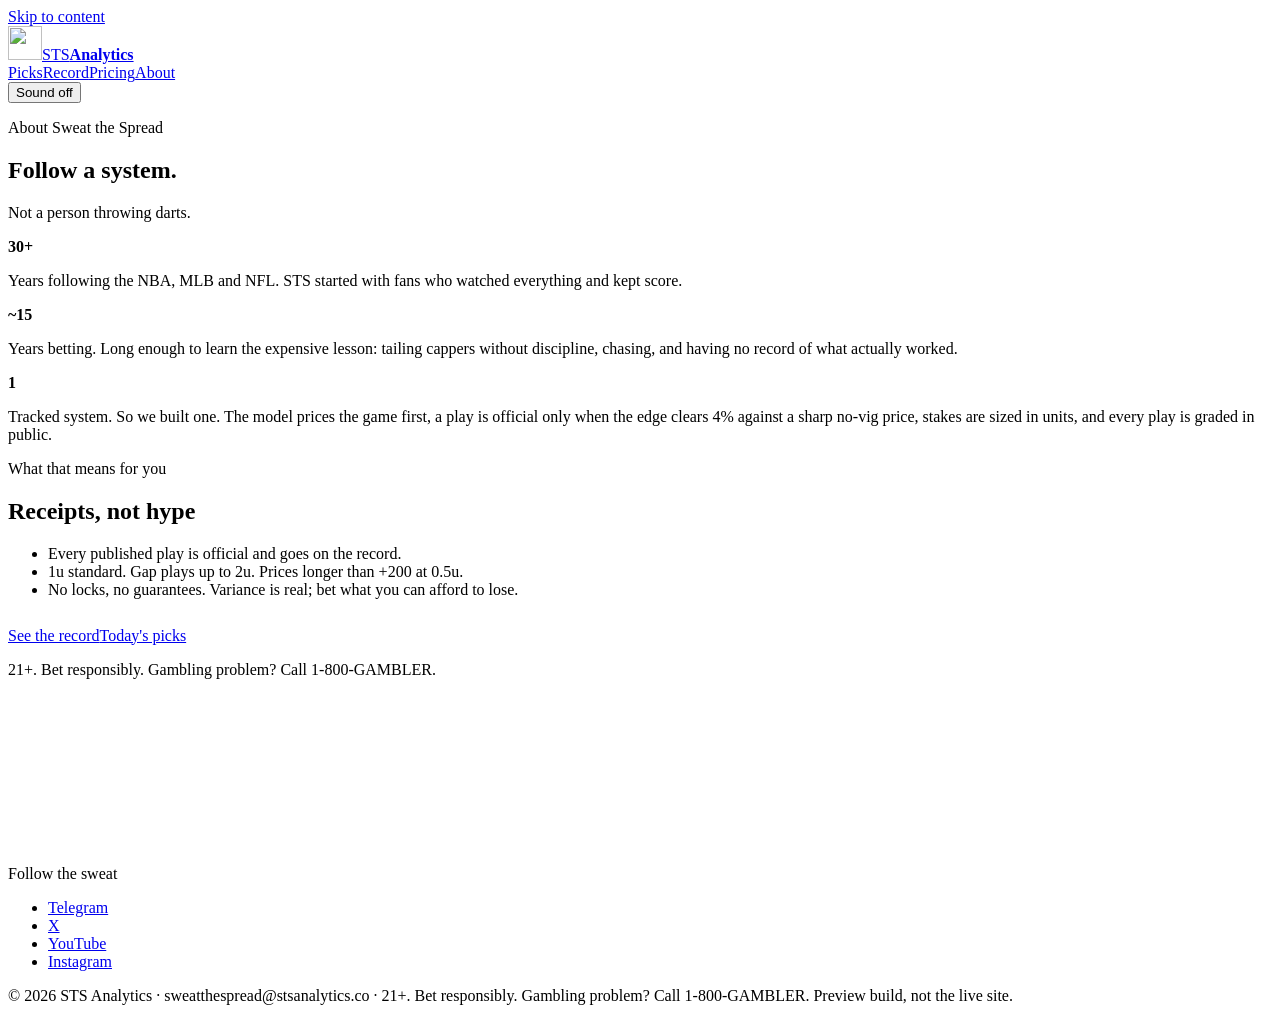
==== about/index.html @ 6039c0d6 "site update 2026-11-02_2040" ====
<!doctype html>
<html lang="en">
<head>
<meta charset="utf-8">
<meta name="viewport" content="width=device-width,initial-scale=1,viewport-fit=cover">
<title>About · STS Analytics</title>
<meta name="description" content="Follow a system, not a person throwing darts.">
<meta name="robots" content="noindex,nofollow">
<meta name="theme-color" content="#07080a">
<link rel="icon" href="/sts-site/assets/favicon.ico">

<link rel="stylesheet" href="/sts-site/style.css">
</head>
<body>
<a class="skip" href="#main">Skip to content</a>
<header class="nav">
  <a class="brand" href="/sts-site/"><img src="/sts-site/assets/sweat_the_spread_profile.webp" alt="" width="34" height="34"><span>STS<b>Analytics</b></span></a>
  <nav><a href="/sts-site/#picks" class="glitch" data-text="Picks">Picks</a><a href="/sts-site/#record" class="glitch" data-text="Record">Record</a><a href="/sts-site/pricing/" class="glitch" data-text="Pricing">Pricing</a><a href="/sts-site/about/" class="glitch" data-text="About">About</a></nav>
  <button id="sound" class="sound" aria-pressed="false" aria-label="Ambient sound off"><span class="bars"><i></i><i></i><i></i><i></i></span><span class="lbl">Sound off</span></button>
</header>

<main id="main">
<section class="phero"><p class="kicker scramble">About Sweat the Spread</p><h1 class="glitch big" data-text="Follow a system.">Follow a system.</h1>
<p class="lede">Not a person throwing darts.</p></section>
<section class="sect story">
 <div class="reveal"><b class="num">30+</b><p>Years following the NBA, MLB and NFL. STS started with fans who watched everything and kept score.</p></div>
 <div class="reveal"><b class="num">~15</b><p>Years betting. Long enough to learn the expensive lesson: tailing cappers without discipline, chasing, and having no record of what actually worked.</p></div>
 <div class="reveal"><b class="num">1</b><p>Tracked system. So we built one. The model prices the game first, a play is official only when the edge clears 4% against a sharp no-vig price, stakes are sized in units, and every play is graded in public.</p></div>
</section>
<section class="sect reveal">
 <p class="kicker">What that means for you</p><h2 class="glitch" data-text="Receipts, not hype">Receipts, not hype</h2>
 <ul class="rules"><li>Every published play is official and goes on the record.</li><li>1u standard. Gap plays up to 2u. Prices longer than +200 at 0.5u.</li><li>No locks, no guarantees. Variance is real; bet what you can afford to lose.</li></ul>
 <div class="ctas" style="margin-top:28px"><a class="btn glitch" data-text="See the record" href="/sts-site/#record">See the record</a><a class="btn ghost glitch" data-text="Today's picks" href="/sts-site/#picks">Today's picks</a></div>
 <p class="fine">21+. Bet responsibly. Gambling problem? Call 1-800-GAMBLER.</p>
</section></main>
<footer class="foot">
  <canvas id="particles" aria-hidden="true"></canvas>
  <p class="kicker">Follow the sweat</p>
  <ul class="socials">
    <li><a data-icon="telegram" href="/sts-site/#picks" id="tg-link">Telegram</a></li>
    <li><a data-icon="x" href="https://x.com/SweattheSpread" rel="noopener" target="_blank">X</a></li>
    <li><a data-icon="youtube" href="https://www.youtube.com/@sweatthespread" rel="noopener" target="_blank">YouTube</a></li>
    <li><a data-icon="instagram" href="https://instagram.com/sweatthespread" rel="noopener" target="_blank">Instagram</a></li>
  </ul>
  <p class="fine">© 2026 STS Analytics · sweatthespread@stsanalytics.co · 21+. Bet responsibly. Gambling problem? Call 1-800-GAMBLER. Preview build, not the live site.</p>
</footer>
<script src="/sts-site/vendor/gsap.min.js" defer></script>
<script src="/sts-site/vendor/ScrollTrigger.min.js" defer></script>
<script src="/sts-site/vendor/lenis.min.js" defer></script>
<script type="module" src="/sts-site/main.js"></script>
</body>
</html>
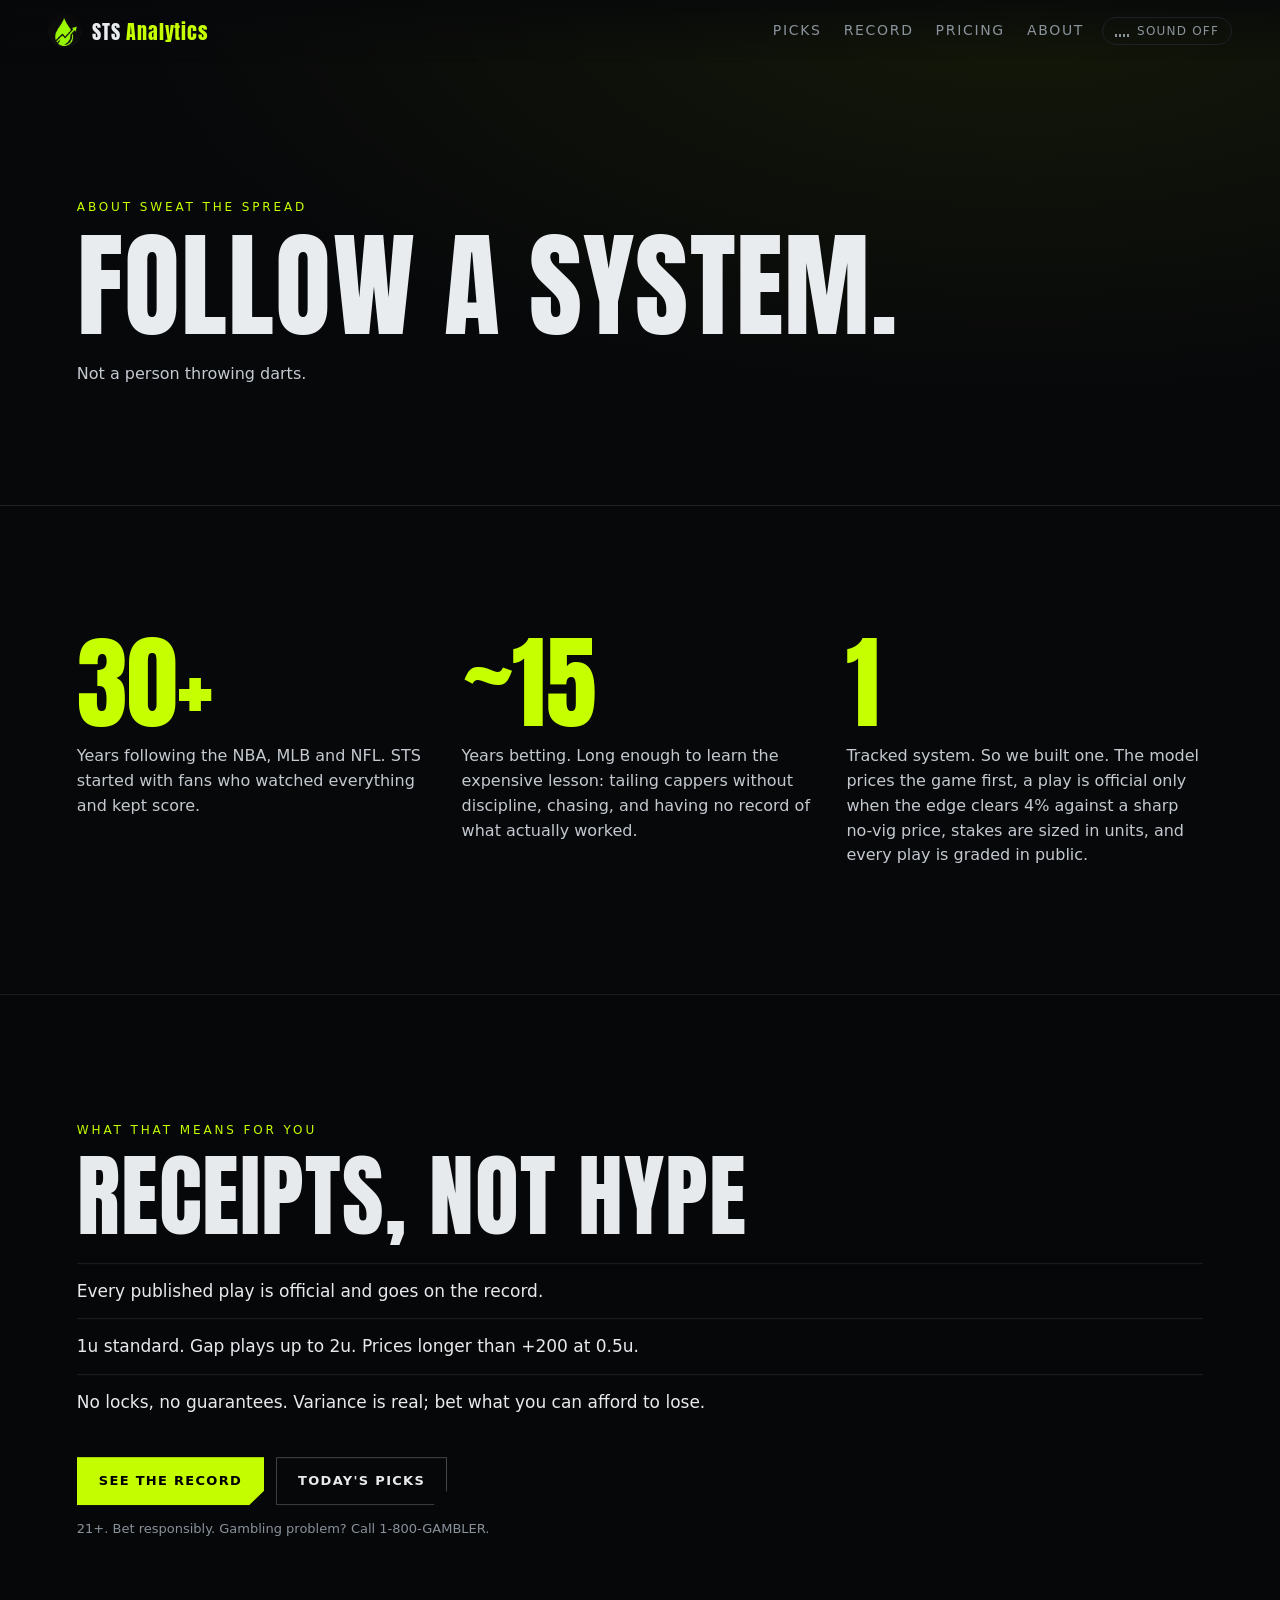
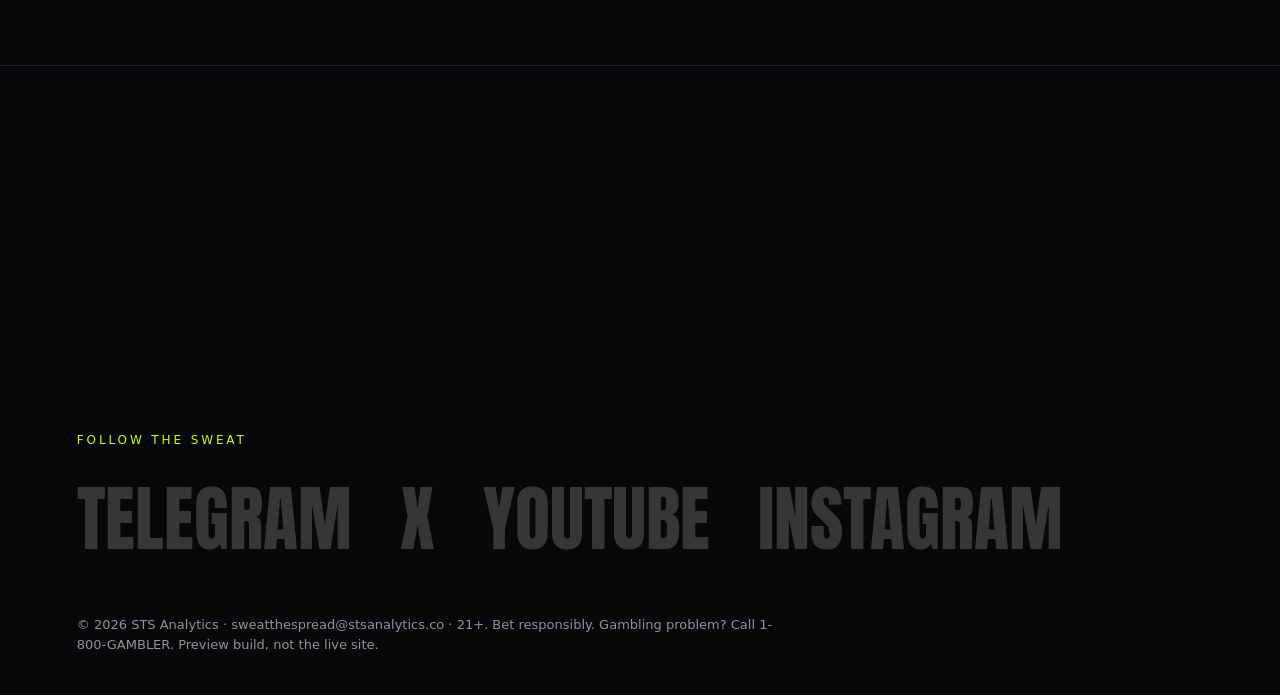
==== commit bbc8b094: "site update 2026-11-02_2058" ====
--- a/about/index.html
+++ b/about/index.html
@@ -7,15 +7,15 @@
 <meta name="description" content="Follow a system, not a person throwing darts.">
 <meta name="robots" content="noindex,nofollow">
 <meta name="theme-color" content="#07080a">
-<link rel="icon" href="/sts-site/assets/favicon.ico">
+<link rel="icon" href="/assets/favicon.ico">
 
-<link rel="stylesheet" href="/sts-site/style.css">
+<link rel="stylesheet" href="/style.css">
 </head>
 <body>
 <a class="skip" href="#main">Skip to content</a>
 <header class="nav">
-  <a class="brand" href="/sts-site/"><img src="/sts-site/assets/sweat_the_spread_profile.webp" alt="" width="34" height="34"><span>STS<b>Analytics</b></span></a>
-  <nav><a href="/sts-site/#picks" class="glitch" data-text="Picks">Picks</a><a href="/sts-site/#record" class="glitch" data-text="Record">Record</a><a href="/sts-site/pricing/" class="glitch" data-text="Pricing">Pricing</a><a href="/sts-site/about/" class="glitch" data-text="About">About</a></nav>
+  <a class="brand" href="/"><img src="/assets/sweat_the_spread_profile.webp" alt="" width="34" height="34"><span>STS<b>Analytics</b></span></a>
+  <nav><a href="/#picks" class="glitch" data-text="Picks">Picks</a><a href="/#record" class="glitch" data-text="Record">Record</a><a href="/pricing/" class="glitch" data-text="Pricing">Pricing</a><a href="/about/" class="glitch" data-text="About">About</a></nav>
   <button id="sound" class="sound" aria-pressed="false" aria-label="Ambient sound off"><span class="bars"><i></i><i></i><i></i><i></i></span><span class="lbl">Sound off</span></button>
 </header>
 
@@ -30,23 +30,23 @@
 <section class="sect reveal">
  <p class="kicker">What that means for you</p><h2 class="glitch" data-text="Receipts, not hype">Receipts, not hype</h2>
  <ul class="rules"><li>Every published play is official and goes on the record.</li><li>1u standard. Gap plays up to 2u. Prices longer than +200 at 0.5u.</li><li>No locks, no guarantees. Variance is real; bet what you can afford to lose.</li></ul>
- <div class="ctas" style="margin-top:28px"><a class="btn glitch" data-text="See the record" href="/sts-site/#record">See the record</a><a class="btn ghost glitch" data-text="Today's picks" href="/sts-site/#picks">Today's picks</a></div>
+ <div class="ctas" style="margin-top:28px"><a class="btn glitch" data-text="See the record" href="/#record">See the record</a><a class="btn ghost glitch" data-text="Today's picks" href="/#picks">Today's picks</a></div>
  <p class="fine">21+. Bet responsibly. Gambling problem? Call 1-800-GAMBLER.</p>
 </section></main>
 <footer class="foot">
   <canvas id="particles" aria-hidden="true"></canvas>
   <p class="kicker">Follow the sweat</p>
   <ul class="socials">
-    <li><a data-icon="telegram" href="/sts-site/#picks" id="tg-link">Telegram</a></li>
+    <li><a data-icon="telegram" href="/#picks" id="tg-link">Telegram</a></li>
     <li><a data-icon="x" href="https://x.com/SweattheSpread" rel="noopener" target="_blank">X</a></li>
     <li><a data-icon="youtube" href="https://www.youtube.com/@sweatthespread" rel="noopener" target="_blank">YouTube</a></li>
     <li><a data-icon="instagram" href="https://instagram.com/sweatthespread" rel="noopener" target="_blank">Instagram</a></li>
   </ul>
   <p class="fine">© 2026 STS Analytics · sweatthespread@stsanalytics.co · 21+. Bet responsibly. Gambling problem? Call 1-800-GAMBLER. Preview build, not the live site.</p>
 </footer>
-<script src="/sts-site/vendor/gsap.min.js" defer></script>
-<script src="/sts-site/vendor/ScrollTrigger.min.js" defer></script>
-<script src="/sts-site/vendor/lenis.min.js" defer></script>
-<script type="module" src="/sts-site/main.js"></script>
+<script src="/vendor/gsap.min.js" defer></script>
+<script src="/vendor/ScrollTrigger.min.js" defer></script>
+<script src="/vendor/lenis.min.js" defer></script>
+<script type="module" src="/main.js"></script>
 </body>
 </html>
--- a/style.css
+++ b/style.css
@@ -0,0 +1,125 @@
+@font-face{font-family:Anton;src:url(assets/anton.woff2) format("woff2");font-display:swap}
+:root{--bg:#07080a;--bg2:#0e1013;--line:#1d2127;--tx:#e9ecef;--mut:#8b939c;--lime:#C6FF00;--red:#ff4d5e}
+*{box-sizing:border-box;margin:0;padding:0}
+html{background:var(--bg);color:var(--tx);font:16px/1.55 system-ui,-apple-system,Segoe UI,Roboto,sans-serif;-webkit-text-size-adjust:100%}
+html.lenis,html.lenis body{height:auto}.lenis.lenis-smooth{scroll-behavior:auto!important}
+body{overflow-x:hidden}
+a{color:inherit}
+.skip{position:absolute;left:-999px}.skip:focus{left:8px;top:8px;z-index:99;background:var(--lime);color:#000;padding:6px 10px}
+.nav{position:fixed;inset:0 0 auto 0;z-index:20;display:flex;align-items:center;gap:18px;padding:14px clamp(16px,4vw,48px);background:linear-gradient(#07080acc,#07080a00);backdrop-filter:blur(6px)}
+.brand{display:flex;align-items:center;gap:10px;text-decoration:none;font-family:Anton,Impact,sans-serif;letter-spacing:.04em;font-size:20px}
+.brand img{border-radius:50%}.brand b{color:var(--lime);font-weight:400;margin-left:6px}
+.nav nav{display:flex;gap:22px;margin-left:auto;font-size:14px;text-transform:uppercase;letter-spacing:.12em}
+.nav nav a{text-decoration:none;color:var(--mut)}.nav nav a:hover{color:var(--tx)}
+.sound{display:flex;align-items:center;gap:8px;background:none;border:1px solid var(--line);color:var(--mut);border-radius:99px;padding:6px 12px;font:12px system-ui;letter-spacing:.1em;text-transform:uppercase;cursor:pointer}
+.bars{display:flex;gap:2px;align-items:flex-end;height:12px}.bars i{width:2px;height:3px;background:currentColor;transition:height .2s}
+.sound[aria-pressed=true]{color:var(--lime);border-color:var(--lime)}
+.sound[aria-pressed=true] .bars i{animation:eq .9s infinite ease-in-out}.bars i:nth-child(2){animation-delay:-.3s!important}.bars i:nth-child(3){animation-delay:-.6s!important}.bars i:nth-child(4){animation-delay:-.15s!important}
+@keyframes eq{50%{height:12px}}
+.hero{position:relative;min-height:100svh;display:flex;align-items:flex-end;padding:0 clamp(16px,6vw,96px) 12vh;overflow:hidden}
+.hero3d{position:absolute;inset:0;display:grid;place-items:center}
+.hero3d canvas{position:absolute;inset:0;width:100%!important;height:100%!important}
+.hero-fallback{width:min(60vw,420px);height:auto;opacity:.55;border-radius:50%;filter:drop-shadow(0 0 60px #c6ff0033)}
+.hero3d.live .hero-fallback{display:none}
+.hero-copy{position:relative;max-width:760px;pointer-events:none}.hero-copy a{pointer-events:auto}
+.kicker{font-size:12px;letter-spacing:.24em;text-transform:uppercase;color:var(--lime);margin-bottom:14px}
+h1,h2{font-family:Anton,Impact,sans-serif;font-weight:400;text-transform:uppercase;line-height:.95;letter-spacing:.01em}
+h1.big{font-size:clamp(48px,9vw,128px)}
+h2{font-size:clamp(40px,7vw,96px);margin-bottom:24px}
+h3{font-size:14px;letter-spacing:.2em;text-transform:uppercase;color:var(--mut);margin:48px 0 12px}
+.lede{max-width:560px;color:#c3c9cf;margin:22px 0 28px}
+.ctas{display:flex;gap:12px;flex-wrap:wrap}
+.btn{display:inline-block;position:relative;padding:14px 22px;background:var(--lime);color:#000;text-decoration:none;font-weight:700;text-transform:uppercase;letter-spacing:.1em;font-size:13px;clip-path:polygon(0 0,100% 0,100% 70%,92% 100%,0 100%)}
+.btn.ghost{background:transparent;color:var(--tx);outline:1px solid #ffffff40;outline-offset:-1px}
+.scrollhint{position:absolute;right:clamp(16px,4vw,48px);bottom:5vh;font-size:11px;letter-spacing:.3em;color:var(--mut);display:flex;flex-direction:column;align-items:center;gap:8px}
+.scrollhint i{width:1px;height:44px;background:linear-gradient(var(--lime),transparent);animation:drip 1.8s infinite}
+@keyframes drip{0%{transform:scaleY(0);transform-origin:top}50%{transform:scaleY(1);transform-origin:top}51%{transform-origin:bottom}100%{transform:scaleY(0);transform-origin:bottom}}
+.sect{position:relative;padding:14vh clamp(16px,6vw,96px);border-top:1px solid var(--line);background:var(--bg)}
+.stats{display:grid;grid-template-columns:repeat(3,1fr);gap:1px;background:var(--line);border:1px solid var(--line)}
+.stat{background:var(--bg2);padding:28px}
+.stat .n{display:block;font-family:Anton,Impact,sans-serif;font-size:clamp(34px,5vw,64px);font-variant-numeric:tabular-nums}
+.stat .l{color:var(--mut);font-size:13px}
+.lime{color:var(--lime)}
+.fine{color:var(--mut);font-size:13px;margin-top:14px;max-width:720px}
+.graded{list-style:none;border-top:1px solid var(--line)}
+.graded li{display:grid;grid-template-columns:70px 1fr auto;gap:12px;padding:12px 0;border-bottom:1px solid var(--line);font-size:15px}
+.lg{font-size:11px;letter-spacing:.14em;color:var(--mut);align-self:center}
+.u{font-variant-numeric:tabular-nums;font-weight:700}.win{color:var(--lime)}.loss{color:var(--red)}
+.cards{display:grid;grid-template-columns:repeat(auto-fill,minmax(280px,1fr));gap:14px;margin-top:28px}
+.card{background:var(--bg2);border:1px solid var(--line);padding:20px;position:relative;transition:border-color .2s,transform .2s}
+.card:hover{border-color:#c6ff0080;transform:translateY(-2px)}
+.card.gap::before{content:"";position:absolute;inset:0 auto 0 0;width:3px;background:var(--lime)}
+.card header{display:flex;justify-content:space-between;font-size:11px;letter-spacing:.14em;text-transform:uppercase;color:var(--mut)}
+.card h4{font-size:20px;margin:10px 0 4px;line-height:1.25}
+.card .m{color:var(--mut);font-size:13px}
+.card dl{display:flex;gap:22px;margin-top:16px}
+.card dt{font-size:10px;letter-spacing:.16em;text-transform:uppercase;color:var(--mut)}
+.card dd{font-size:20px;font-weight:700;font-variant-numeric:tabular-nums}
+.steps{list-style:none;display:grid;grid-template-columns:repeat(4,1fr);gap:14px}
+.steps li{border-top:1px solid var(--lime);padding-top:18px}.steps b{font-family:Anton,Impact;color:var(--lime);font-size:28px;font-weight:400}
+.steps h4{margin:6px 0;font-size:18px}.steps p{color:var(--mut);font-size:14px}
+.cta-band{margin-top:64px;display:flex;justify-content:space-between;align-items:center;gap:20px;flex-wrap:wrap;padding:28px;border:1px solid var(--line);background:radial-gradient(600px 200px at 0 0,#c6ff0014,transparent)}
+.foot{position:relative;min-height:70vh;padding:12vh clamp(16px,6vw,96px) 40px;border-top:1px solid var(--line);display:flex;flex-direction:column;justify-content:flex-end;overflow:hidden}
+#particles{position:absolute;inset:0;width:100%;height:100%;pointer-events:none}
+.socials{position:relative;list-style:none;display:flex;flex-wrap:wrap;gap:clamp(16px,4vw,48px)}
+.socials a{font-family:Anton,Impact;font-size:clamp(32px,6vw,72px);text-transform:uppercase;text-decoration:none;color:#ffffff30;transition:color .25s}
+.socials a:hover,.socials a:focus-visible{color:var(--lime)}
+.foot .fine{position:relative;margin-top:40px}
+/* glitch */
+.glitch{position:relative}
+.glitch::before,.glitch::after{content:attr(data-text);position:absolute;inset:0;opacity:0;pointer-events:none;padding:inherit}
+.glitch:hover::before,.glitch:focus-visible::before{opacity:.85;color:#ff2fd6;animation:g1 .35s steps(2) infinite;mix-blend-mode:screen}
+.glitch:hover::after,.glitch:focus-visible::after{opacity:.85;color:#00f0ff;animation:g2 .35s steps(2) infinite;mix-blend-mode:screen}
+.btn.glitch::before,.btn.glitch::after{display:flex;align-items:center;justify-content:center}
+@keyframes g1{0%{clip-path:inset(10% 0 60% 0);transform:translate(-3px,-1px)}50%{clip-path:inset(55% 0 20% 0);transform:translate(3px,1px)}100%{clip-path:inset(30% 0 45% 0);transform:translate(-2px,0)}}
+@keyframes g2{0%{clip-path:inset(65% 0 5% 0);transform:translate(3px,1px)}50%{clip-path:inset(5% 0 70% 0);transform:translate(-3px,-1px)}100%{clip-path:inset(40% 0 35% 0);transform:translate(2px,0)}}
+.reveal{opacity:0;transform:translateY(40px)}
+.no-js .reveal,.reduced .reveal{opacity:1;transform:none}
+@media (max-width:760px){
+ .nav{gap:10px;flex-wrap:wrap}.brand span{display:none}.nav nav{gap:12px;font-size:11px;letter-spacing:.08em;margin-left:0}.sound .lbl{display:none}.sound{margin-left:auto;padding:6px 9px}
+ .stats{grid-template-columns:1fr}.stat{padding:20px}
+ .steps{grid-template-columns:1fr 1fr}
+ .graded li{grid-template-columns:54px 1fr auto;font-size:14px}
+ .cards{grid-template-columns:1fr}
+ .hero{padding-bottom:14vh}
+ .hero3d{align-items:start;padding-top:16vh}
+}
+@media (prefers-reduced-motion:reduce){*{animation:none!important;transition:none!important}}
+.phero{padding:22vh clamp(16px,6vw,96px) 10vh;background:radial-gradient(900px 400px at 80% 0,#c6ff0012,transparent)}
+.plans{display:grid;grid-template-columns:repeat(3,1fr);gap:14px}
+.plan{background:var(--bg2);border:1px solid var(--line);padding:28px;display:flex;flex-direction:column;gap:14px}
+.plan.hot{border-color:#c6ff0080;box-shadow:0 0 60px #c6ff0012}
+.plan h2{margin:0;font-size:clamp(44px,5vw,72px)}.plan h2 small{font:600 15px system-ui;color:var(--mut);margin-left:6px;text-transform:none}
+.plan .alt{color:var(--mut);margin-top:-8px}.plan ul{list-style:none;flex:1}.plan li{padding:8px 0;border-top:1px solid var(--line);color:#c3c9cf;font-size:15px}
+.plan .btn{align-self:flex-start}
+.story{display:grid;grid-template-columns:repeat(3,1fr);gap:28px}.story .num{display:block;font-family:Anton,Impact;font-weight:400;font-size:clamp(64px,8vw,120px);color:var(--lime);line-height:1}
+.story p{color:#c3c9cf;margin-top:10px}
+.rules{list-style:none}.rules li{padding:14px 0;border-top:1px solid var(--line);font-size:17px}
+.card .tm{font-size:11px;color:var(--lime);letter-spacing:.1em}
+.empty{color:var(--mut);font-size:14px}
+@media (max-width:760px){.plans,.story{grid-template-columns:1fr}}
+.inside{list-style:none;display:grid;grid-template-columns:repeat(2,1fr);gap:0 28px}
+.inside li{padding:16px 0;border-top:1px solid var(--line);display:flex;flex-direction:column;gap:4px}.inside b{font-size:17px}.inside span{color:#c3c9cf;font-size:15px}
+.samples{display:grid;grid-template-columns:repeat(2,1fr);gap:28px;margin-top:28px}
+.sample{display:grid;grid-template-columns:minmax(0,1fr) minmax(0,1fr);gap:20px;align-items:end;background:var(--bg2);border:1px solid var(--line);padding:18px}
+.thumb{position:relative;display:block;border:1px solid var(--line);overflow:hidden}.thumb img{display:block;width:100%;height:auto;transition:transform .4s}.thumb:hover img{transform:scale(1.03)}
+.tag{position:absolute;left:0;top:0;background:var(--lime);color:#000;font-size:11px;font-weight:700;letter-spacing:.08em;text-transform:uppercase;padding:5px 8px}
+.sh{font-family:Anton,Impact;font-weight:400;font-size:32px;color:var(--tx);letter-spacing:0;text-transform:uppercase;margin:0 0 6px}
+.sample .m,.plan .m{color:var(--mut);font-size:13px;margin-bottom:16px}
+.plans.one{grid-template-columns:minmax(0,520px)}
+@media (max-width:1000px){.samples{grid-template-columns:1fr}}
+@media (max-width:760px){.inside{grid-template-columns:1fr}.sample{grid-template-columns:1fr}}
+.samples{grid-template-columns:1fr}
+.sample{grid-template-columns:minmax(0,2fr) minmax(0,1fr)}
+.thumb.spread{display:grid;grid-template-columns:1fr 1fr;gap:6px;background:#000;padding:6px}
+@media (max-width:760px){.sample{grid-template-columns:1fr}.thumb.spread{grid-template-columns:1fr}}
+
+.cal{margin:34px 0 30px}.calh{display:flex;align-items:center;justify-content:space-between;gap:12px}.calh h3{margin:0;text-align:center;flex:1}
+.calnav{background:none;border:1px solid var(--line);color:var(--tx);width:40px;height:40px;font-size:24px;line-height:1;cursor:pointer}.calnav:hover:not(:disabled){border-color:var(--lime);color:var(--lime)}.calnav:disabled{opacity:.25;cursor:default}
+.caltot{text-align:center;color:var(--mut);font-size:13px;margin:8px 0 12px}.caltot b.win{color:var(--lime)}.caltot b.loss{color:var(--red)}
+.calg{display:grid;grid-template-columns:repeat(7,minmax(0,1fr));gap:4px}.calw span{font-size:11px;color:var(--mut);text-align:center;text-transform:uppercase;letter-spacing:.08em;padding-bottom:4px}
+.cd{aspect-ratio:1/1;min-height:44px;background:var(--bg2);border:1px solid var(--line);display:flex;flex-direction:column;justify-content:space-between;padding:5px;font-size:11px;color:var(--mut)}
+.cd.e{background:none;border-color:transparent}.cd b{font-size:14px;font-weight:700;color:var(--tx);text-align:right}
+.cd.up{background:rgba(198,255,0,.14);border-color:rgba(198,255,0,.55)}.cd.up b{color:var(--lime)}.cd.dn{background:rgba(255,77,94,.14);border-color:rgba(255,77,94,.55)}.cd.dn b{color:var(--red)}
+@media(max-width:520px){.calg{gap:3px}.cd{padding:3px;font-size:9px;min-height:40px}.cd b{font-size:11px;letter-spacing:-.02em}}
+@media(min-width:601px){.cal{max-width:620px;margin-left:auto;margin-right:auto}.calg{gap:5px}.cd{aspect-ratio:auto;height:72px;min-height:0;padding:6px 7px}.cd span{font-size:11px;opacity:.75}.cd b{font-size:17px;text-align:center;letter-spacing:-.01em}}
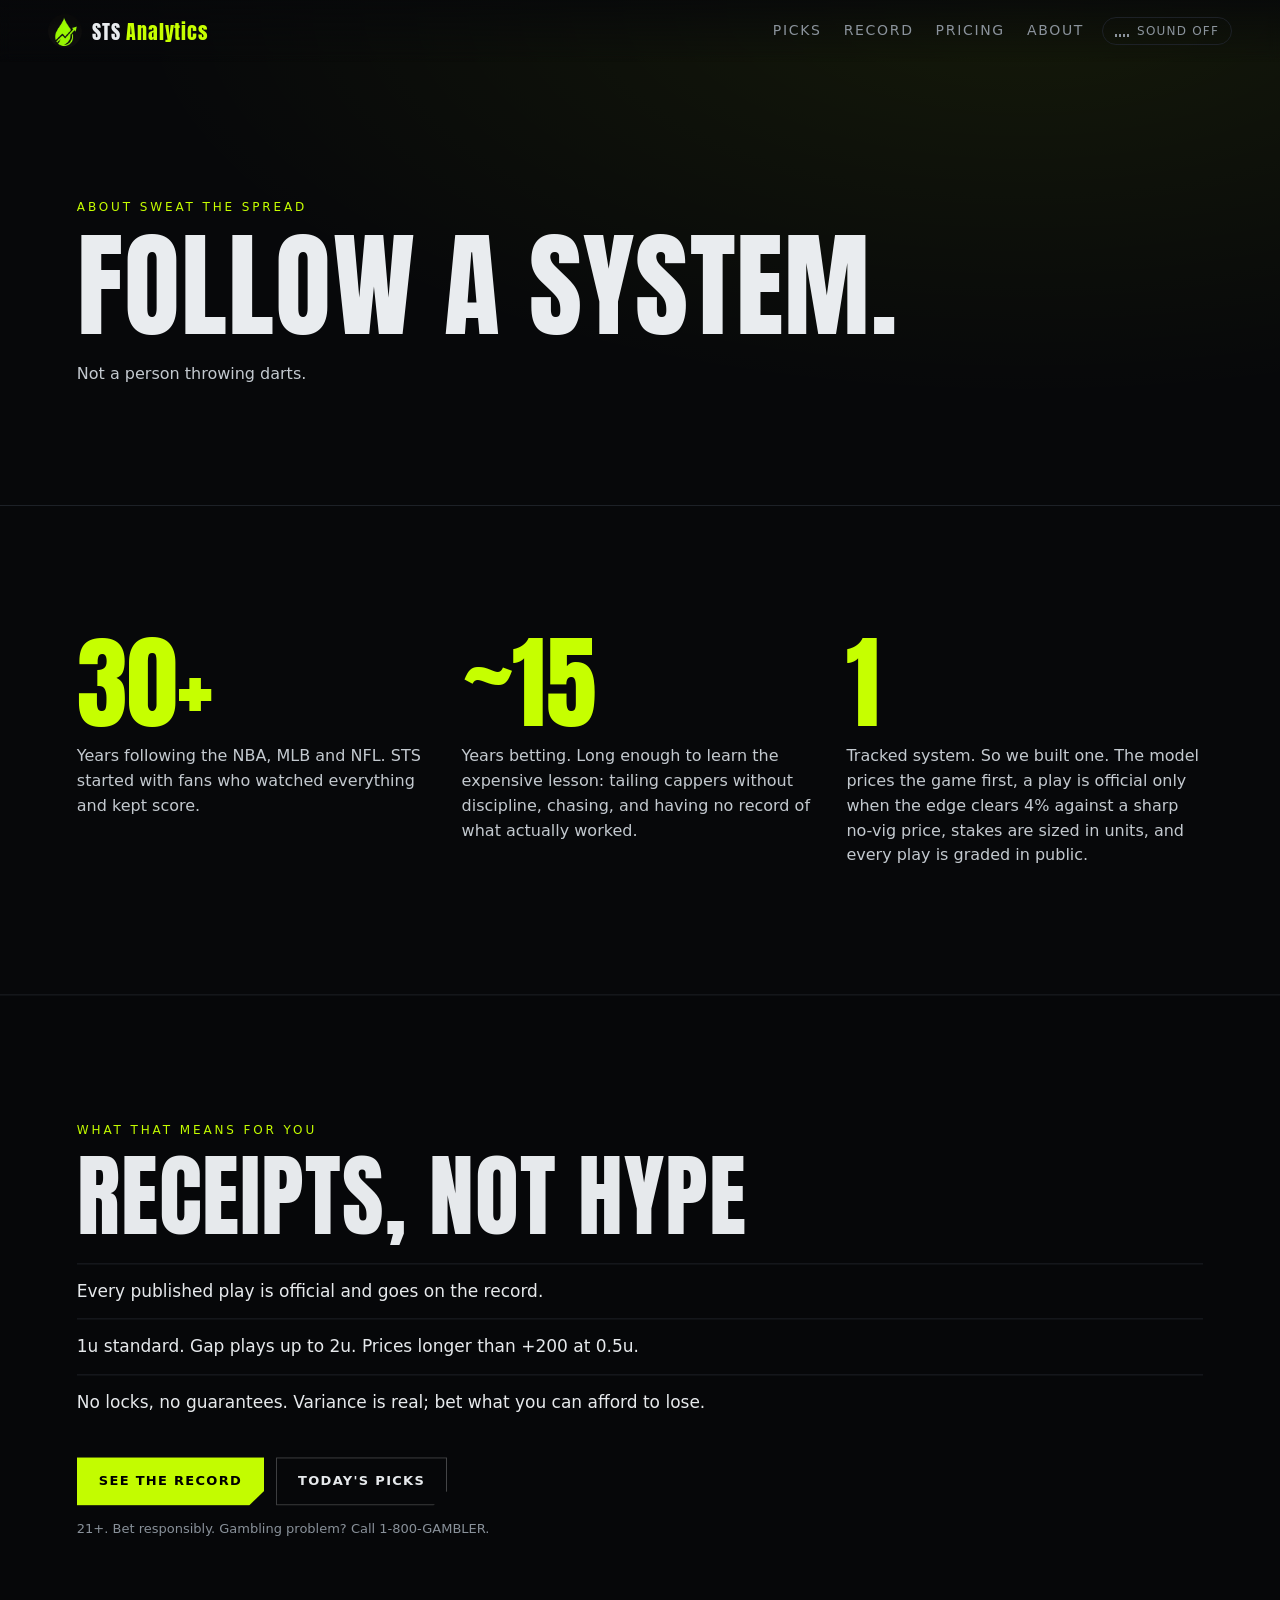
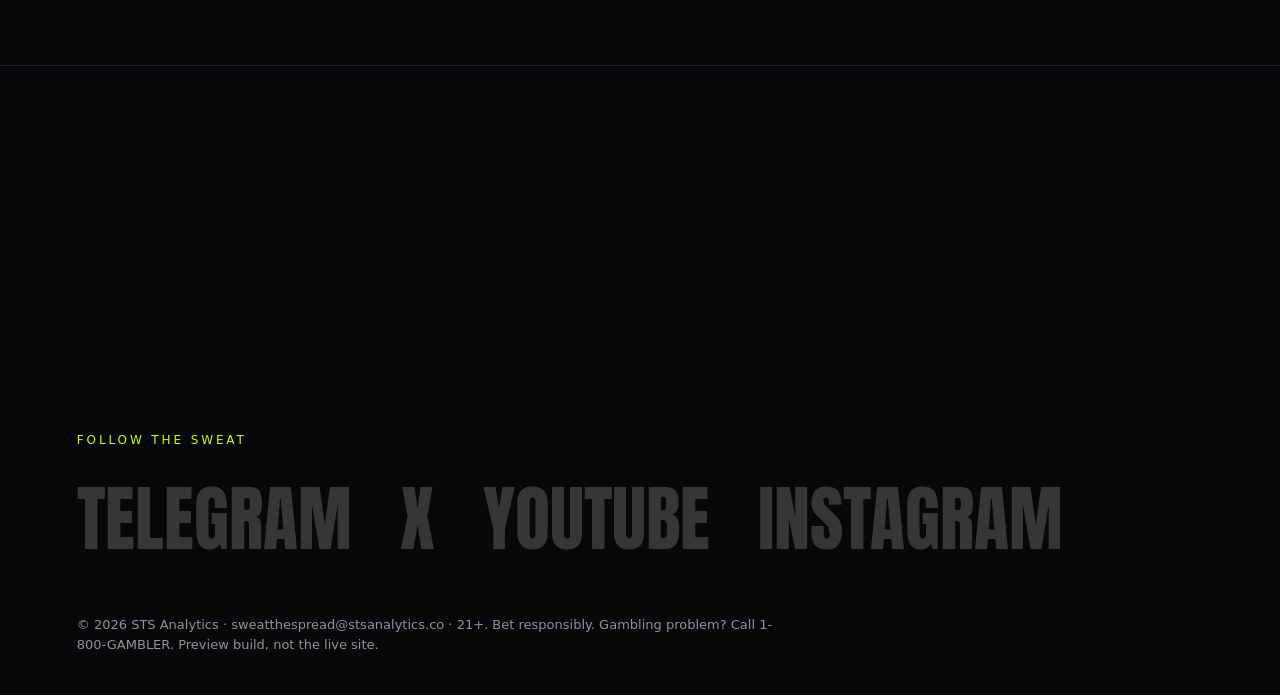
==== commit 70119ff8: "site update 2026-11-02_2108" ====
--- a/about/index.html
+++ b/about/index.html
@@ -48,5 +48,6 @@
 <script src="/vendor/ScrollTrigger.min.js" defer></script>
 <script src="/vendor/lenis.min.js" defer></script>
 <script type="module" src="/main.js"></script>
+<!-- Cloudflare Web Analytics --><script defer src='https://static.cloudflareinsights.com/beacon.min.js' data-cf-beacon='{"token": "a010030c76fa4e209f8706716a4c3b80"}'></script><!-- End Cloudflare Web Analytics -->
 </body>
 </html>
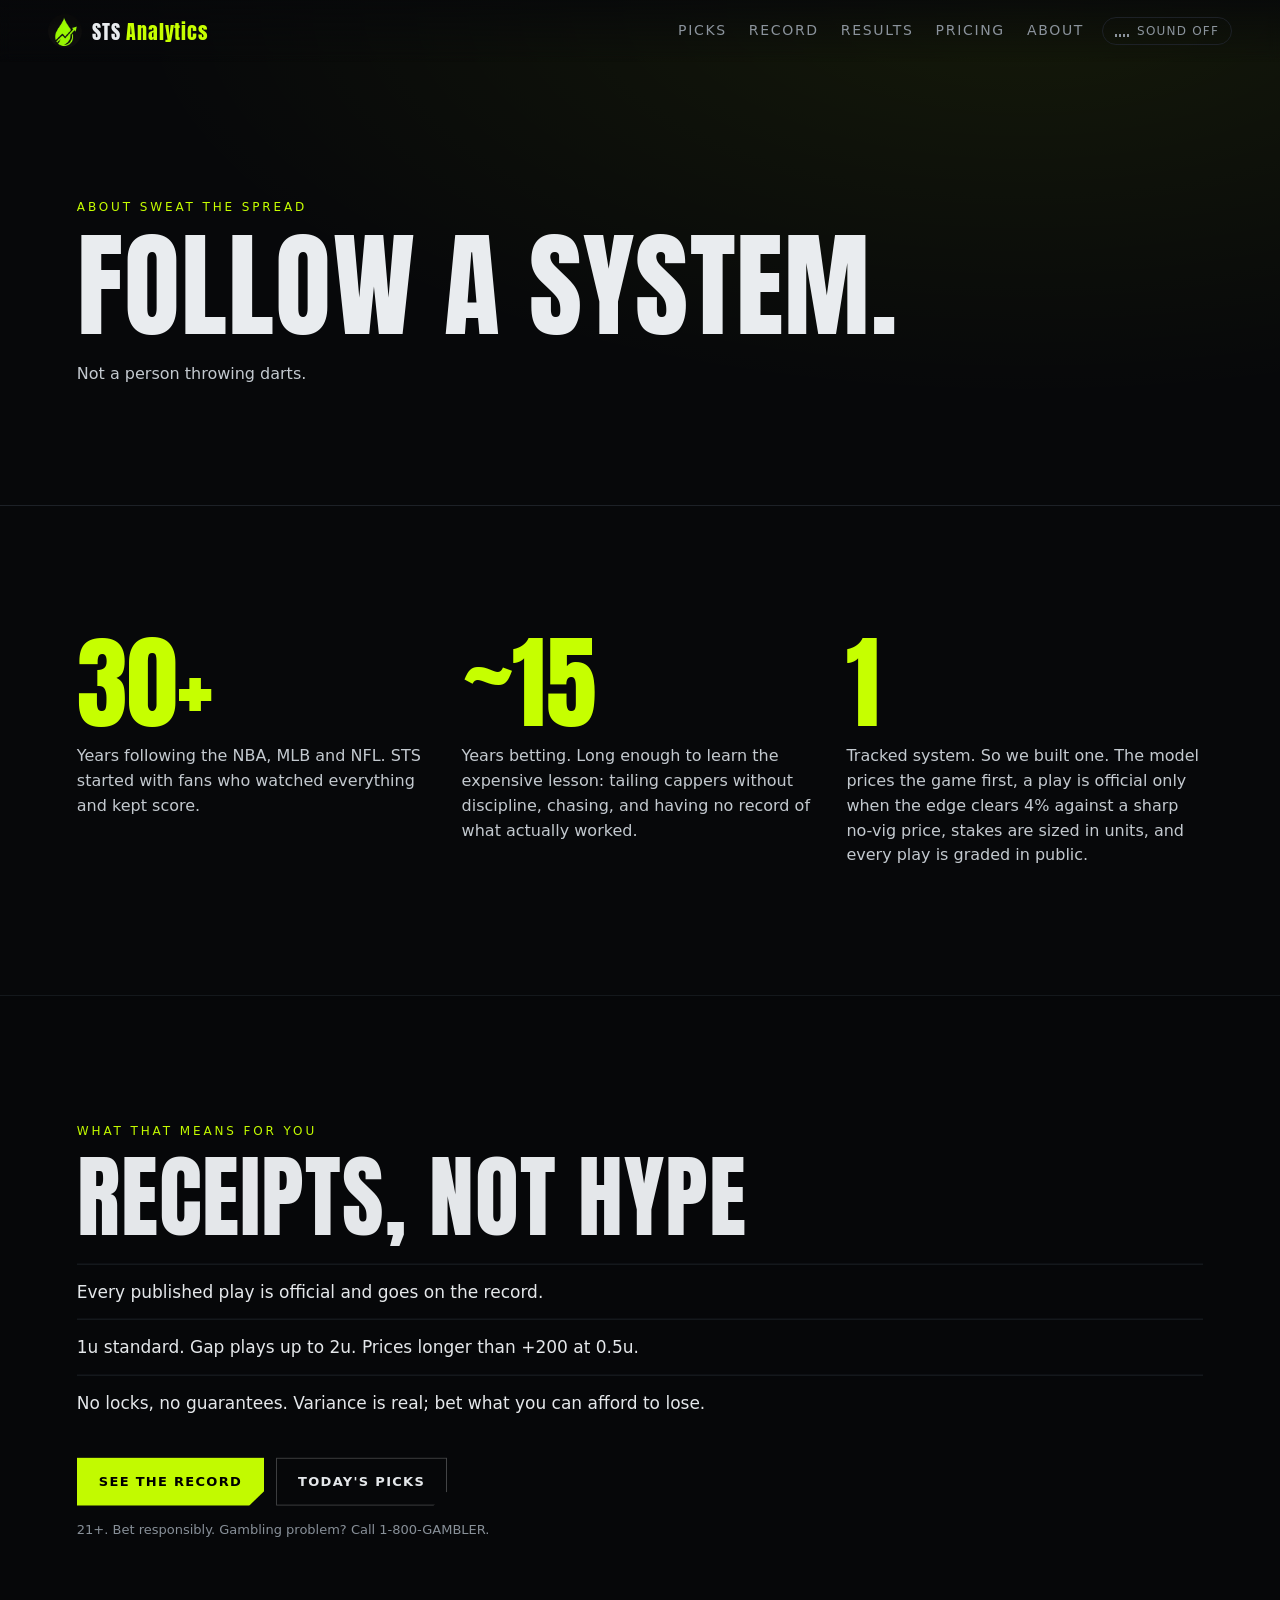
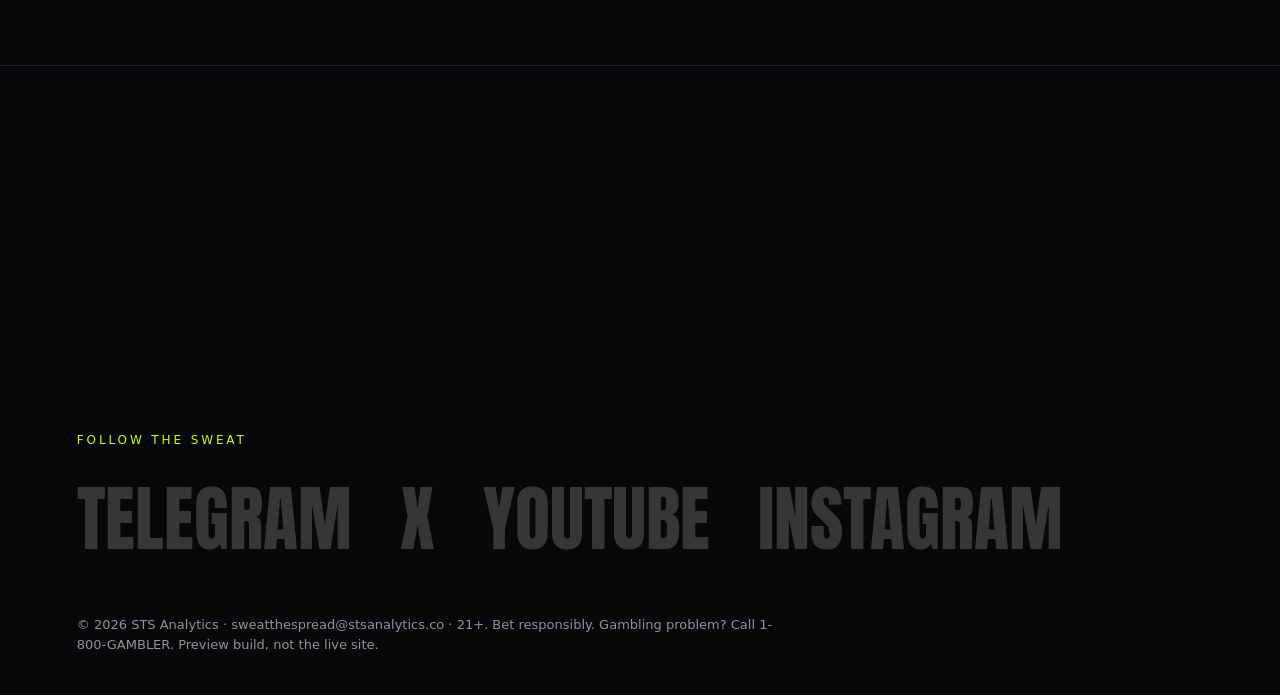
==== commit e5c9d722: "site update 2026-11-11_2210" ====
--- a/about/index.html
+++ b/about/index.html
@@ -9,13 +9,13 @@
 <meta name="theme-color" content="#07080a">
 <link rel="icon" href="/assets/favicon.ico">
 
-<link rel="stylesheet" href="/style.css">
+<link rel="stylesheet" href="/style.css?v=20261112r">
 </head>
 <body>
 <a class="skip" href="#main">Skip to content</a>
 <header class="nav">
   <a class="brand" href="/"><img src="/assets/sweat_the_spread_profile.webp" alt="" width="34" height="34"><span>STS<b>Analytics</b></span></a>
-  <nav><a href="/#picks" class="glitch" data-text="Picks">Picks</a><a href="/#record" class="glitch" data-text="Record">Record</a><a href="/pricing/" class="glitch" data-text="Pricing">Pricing</a><a href="/about/" class="glitch" data-text="About">About</a></nav>
+  <nav><a href="/#picks" class="glitch" data-text="Picks">Picks</a><a href="/#record" class="glitch" data-text="Record">Record</a><a href="/results/" class="glitch" data-text="Results">Results</a><a href="/pricing/" class="glitch" data-text="Pricing">Pricing</a><a href="/about/" class="glitch" data-text="About">About</a></nav>
   <button id="sound" class="sound" aria-pressed="false" aria-label="Ambient sound off"><span class="bars"><i></i><i></i><i></i><i></i></span><span class="lbl">Sound off</span></button>
 </header>
 
--- a/style.css
+++ b/style.css
@@ -123,3 +123,86 @@
 .cd.up{background:rgba(198,255,0,.14);border-color:rgba(198,255,0,.55)}.cd.up b{color:var(--lime)}.cd.dn{background:rgba(255,77,94,.14);border-color:rgba(255,77,94,.55)}.cd.dn b{color:var(--red)}
 @media(max-width:520px){.calg{gap:3px}.cd{padding:3px;font-size:9px;min-height:40px}.cd b{font-size:11px;letter-spacing:-.02em}}
 @media(min-width:601px){.cal{max-width:620px;margin-left:auto;margin-right:auto}.calg{gap:5px}.cd{aspect-ratio:auto;height:72px;min-height:0;padding:6px 7px}.cd span{font-size:11px;opacity:.75}.cd b{font-size:17px;text-align:center;letter-spacing:-.01em}}
+/* live score popover + meter */
+.card.has-live{cursor:pointer}.card.lv-open{border-color:var(--lime);transform:none;z-index:5}
+.lv-row{display:flex;align-items:center;gap:12px;margin-top:14px;flex-wrap:wrap}
+.lv-hint{font-size:11px;letter-spacing:.12em;text-transform:uppercase;color:var(--mut);display:flex;align-items:center;gap:6px}
+.dot{width:7px;height:7px;border-radius:50%;background:var(--red);display:inline-block;animation:lvp 1.4s infinite}@keyframes lvp{50%{opacity:.3}}
+.lv-m{display:flex;align-items:center;gap:8px;font-size:12px;font-weight:700;letter-spacing:.08em;text-transform:uppercase}
+.lv-m i{display:block;width:84px;height:8px;border-radius:4px;background:#ffffff14;position:relative;overflow:hidden}
+.lv-m i::after{content:"";position:absolute;inset:0 auto 0 0;border-radius:4px}
+.lv-m.g{color:var(--lime)}.lv-m.g i::after{width:85%;background:var(--lime)}
+.lv-m.y{color:#ffd23f}.lv-m.y i::after{width:50%;background:#ffd23f}
+.lv-m.r{color:var(--red)}.lv-m.r i::after{width:18%;background:var(--red)}
+.lv-pop{position:absolute;top:0;width:310px;background:#0b0d10;border:1px solid var(--lime);padding:16px 18px;z-index:20;cursor:default;box-shadow:0 12px 40px #000c}
+.lv-pop.side-r{left:calc(100% + 10px)}.lv-pop.side-l{right:calc(100% + 10px)}
+.lv-x{position:absolute;top:6px;right:8px;background:none;border:0;color:var(--mut);font-size:22px;cursor:pointer;line-height:1}
+.lv-s{font-size:12px;letter-spacing:.12em;text-transform:uppercase;color:var(--mut);display:flex;gap:6px;align-items:center}.lv-s.in{color:var(--tx)}
+.lv-k{font-size:13px;font-weight:700;margin-bottom:4px}.lv-leg+.lv-leg{border-top:1px solid var(--line);margin-top:12px;padding-top:12px}
+.lv-t{width:100%;border-collapse:collapse;margin:8px 0;font-variant-numeric:tabular-nums}.lv-t th{text-align:left;font-weight:600;font-size:15px;padding:3px 0}
+.lv-t td{text-align:right;font-size:16px;font-weight:700;padding:3px 0 3px 10px;width:1%}.lv-t td.sc{font-size:22px}
+.lv-why{font-size:13px;color:var(--mut);margin-top:6px}.lv-f{font-size:11px;color:var(--mut);margin-top:12px;opacity:.7}
+@media (max-width:759px){.lv-pop{position:static;width:auto;margin-top:14px;box-shadow:none;border-color:#c6ff0080}}
+
+.card .rr-legs{list-style:none;margin:12px 0 0;padding:0;font-size:13px}
+.card .rr-legs li{display:grid;grid-template-columns:1fr auto auto;gap:10px;padding:4px 0;border-bottom:1px solid rgba(255,255,255,.06)}
+.card .rr-legs .g{color:var(--mut)}
+.card .rr-note{margin-top:10px;font-size:12px}
+.card.rr dl{flex-wrap:wrap}
+
+/* all-time results */
+.nav nav a.on{color:var(--tx)}
+.results-page{padding-top:6vh}
+.eq-wrap{margin:36px 0 32px;background:var(--bg2);border:1px solid var(--line);padding:18px 18px 8px}
+.eq-head{display:flex;justify-content:space-between;align-items:baseline;gap:12px;flex-wrap:wrap}
+.eq-head h3{margin:0}
+.eq-tip{color:var(--mut);font-size:12px;margin:0}
+#eq-chart{display:block;width:100%;height:240px;cursor:crosshair}
+.rs-filters{display:flex;flex-direction:column;gap:16px;margin:8px 0 22px;padding:18px;border:1px solid var(--line);background:var(--bg2)}
+.rs-row{display:flex;flex-wrap:wrap;gap:14px;align-items:flex-end}
+.rs-field{display:flex;flex-direction:column;gap:6px;font-size:11px;letter-spacing:.12em;text-transform:uppercase;color:var(--mut)}
+.rs-field.tight{flex-direction:row;align-items:center;letter-spacing:.08em}
+.rs-field input,.rs-field select,.rs-presets button,.rs-chips button,.rs-pager button,#f-page-size{
+  background:var(--bg);border:1px solid var(--line);color:var(--tx);padding:8px 10px;font:13px/1.2 system-ui,sans-serif
+}
+.rs-field input[type=date],.rs-field select{min-width:150px;color-scheme:dark}
+.rs-presets{border:0;padding:0;min-width:0}
+.rs-presets legend,.rs-chips legend{font-size:11px;letter-spacing:.12em;text-transform:uppercase;color:var(--mut);margin-bottom:6px}
+.rs-presets{display:flex;flex-wrap:wrap;gap:6px;align-items:center}
+.rs-presets legend{width:100%;margin-bottom:6px}
+.rs-chips{border:0;padding:0;display:flex;flex-wrap:wrap;gap:6px;align-items:center}
+.rs-chips legend{width:100%}
+.rs-presets button,.rs-chips button,.rs-pager button{cursor:pointer;text-transform:uppercase;letter-spacing:.08em;font-size:11px}
+.rs-presets button:hover,.rs-chips button:hover,.rs-pager button:hover:not(:disabled),.rs-table th button:hover{border-color:var(--lime);color:var(--lime)}
+.rs-presets button.on,.rs-chips button.on,.rs-pager button.on{background:var(--lime);color:#000;border-color:var(--lime)}
+.rs-toggle{display:inline-flex;align-items:center;gap:8px;font-size:13px;color:var(--tx);cursor:pointer;user-select:none}
+.rs-toggle input{accent-color:var(--lime);width:16px;height:16px}
+.rs-meta{display:flex;justify-content:space-between;align-items:center;gap:12px;flex-wrap:wrap;margin:0 0 10px}
+.rs-meta p{color:var(--mut);font-size:13px}
+.rs-table-wrap{overflow-x:auto;border:1px solid var(--line);scroll-margin-top:72px}
+.rs-table{width:100%;border-collapse:collapse;font-variant-numeric:tabular-nums;min-width:720px}
+.rs-table th,.rs-table td{text-align:left;padding:10px 12px;border-bottom:1px solid var(--line);vertical-align:top}
+.rs-table th{font-size:11px;letter-spacing:.12em;text-transform:uppercase;color:var(--mut);background:var(--bg2);position:sticky;top:58px}
+.rs-table th button{background:none;border:0;color:inherit;padding:0;font:inherit;letter-spacing:inherit;text-transform:inherit;cursor:pointer}
+.rs-table th[aria-sort=ascending] button::after{content:" \2191"}
+.rs-table th[aria-sort=descending] button::after{content:" \2193"}
+.rs-table tbody tr:hover{background:#c6ff000a}
+.rs-table td.play{max-width:420px}
+.rs-table .empty{color:var(--mut);text-align:center;padding:28px}
+.rs-pager{display:flex;flex-wrap:wrap;gap:6px;justify-content:center;margin:16px 0 0;align-items:center}
+.rs-pager .gap{color:var(--mut);padding:0 4px}
+.rs-pager button:disabled{opacity:.3;cursor:default}
+.all-results{margin-top:22px}
+@media (max-width:760px){
+  .nav nav{gap:10px;font-size:10px;letter-spacing:.06em}
+  #eq-chart{height:200px}
+  .rs-table{min-width:0;display:block}
+  .rs-table thead{display:none}
+  .rs-table tbody,.rs-table tr,.rs-table td{display:block;width:100%}
+  .rs-table tr{padding:12px 0;border-bottom:1px solid var(--line)}
+  .rs-table td{display:grid;grid-template-columns:88px 1fr;gap:8px;padding:4px 0;border:0}
+  .rs-table td::before{content:attr(data-th);color:var(--mut);font-size:11px;letter-spacing:.1em;text-transform:uppercase}
+  .rs-table td.play{max-width:none}
+  .rs-field input[type=date],.rs-field select{min-width:0;width:100%}
+  .rs-row .rs-field{flex:1 1 140px}
+}
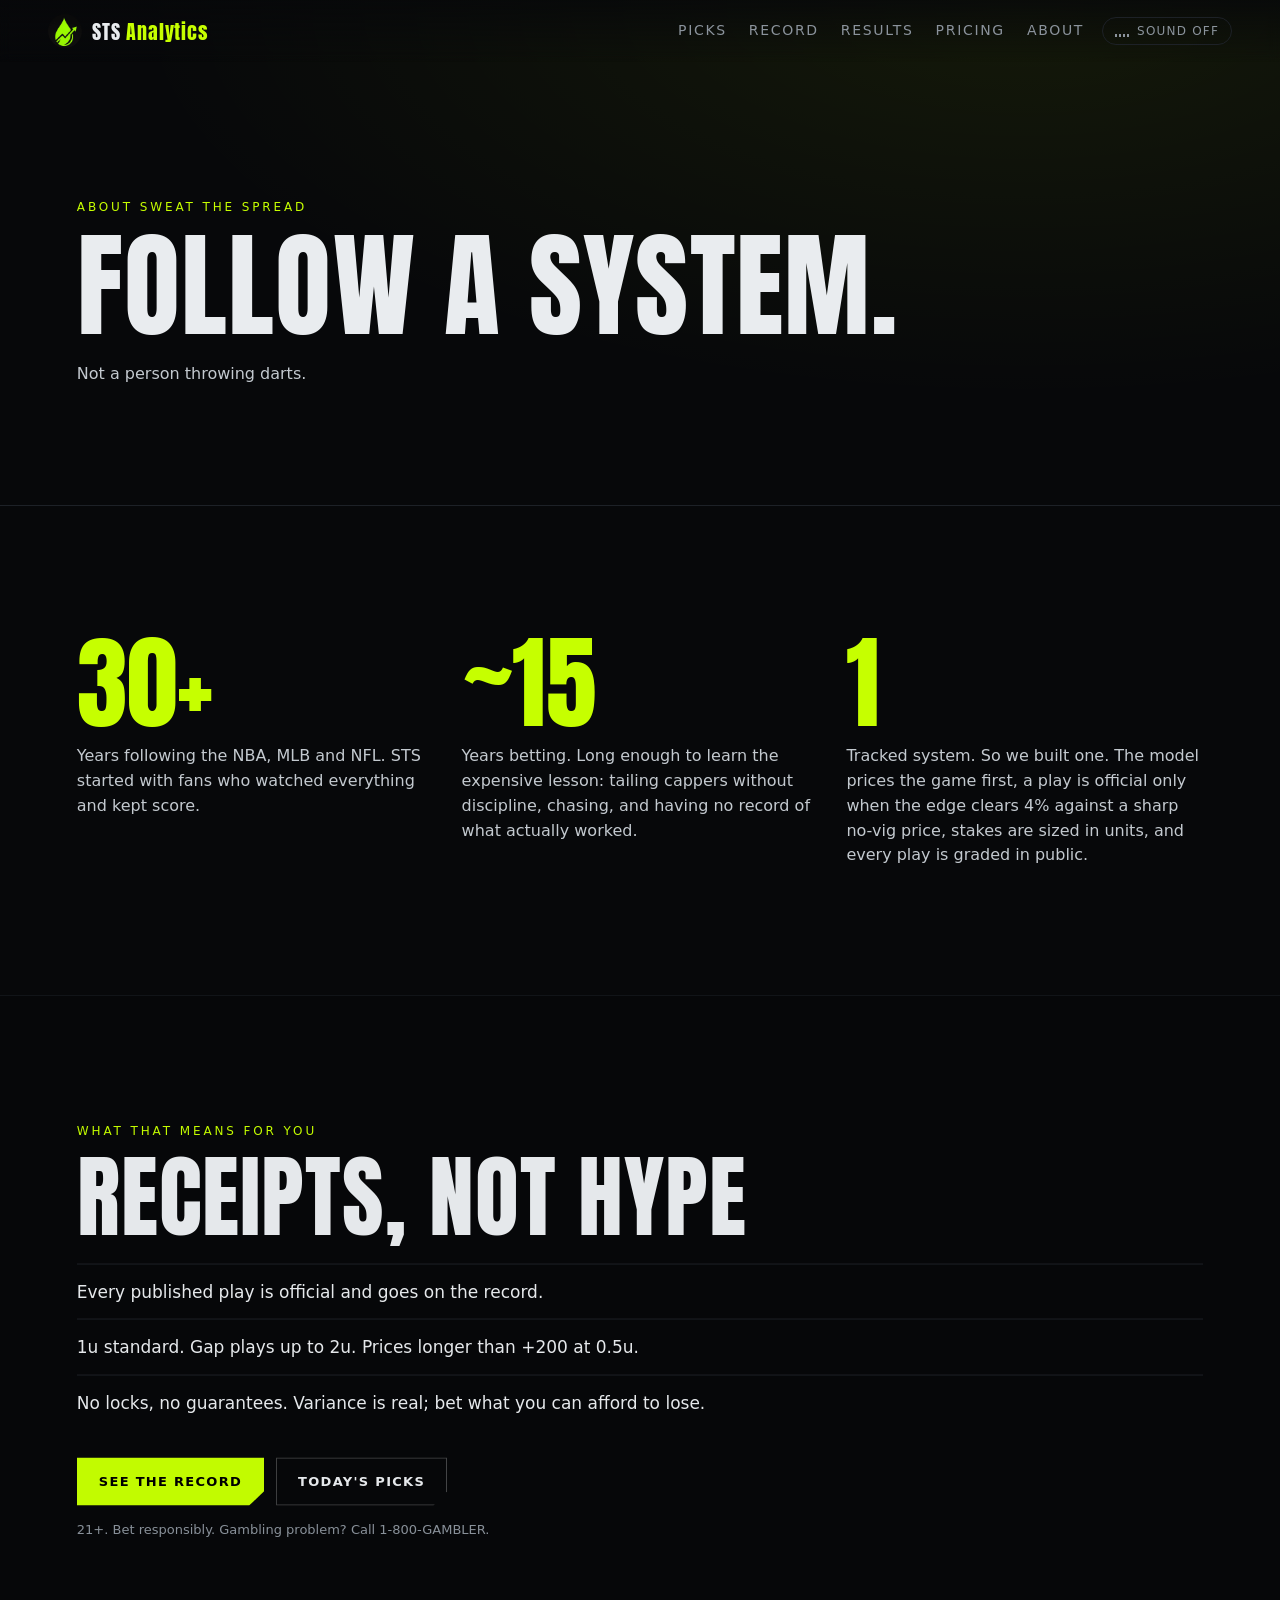
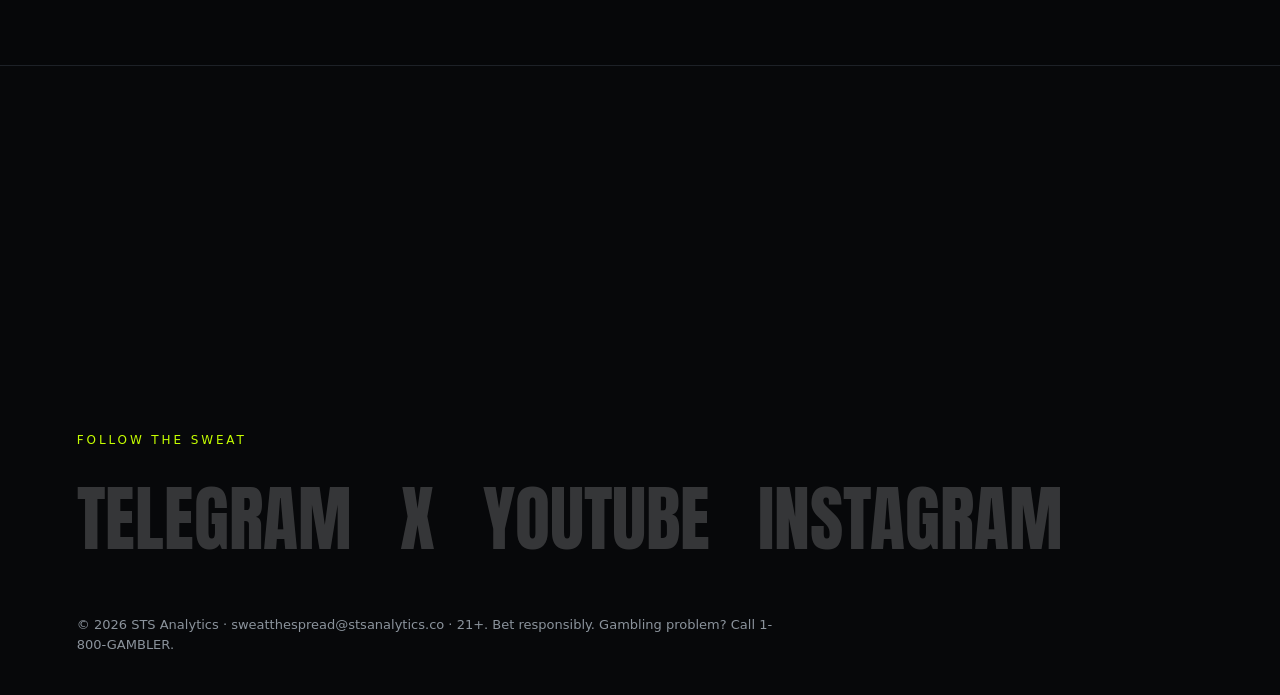
==== commit f35822ea: "site update 2026-11-11_2219" ====
--- a/about/index.html
+++ b/about/index.html
@@ -5,7 +5,20 @@
 <meta name="viewport" content="width=device-width,initial-scale=1,viewport-fit=cover">
 <title>About · STS Analytics</title>
 <meta name="description" content="Follow a system, not a person throwing darts.">
-<meta name="robots" content="noindex,nofollow">
+<link rel="canonical" href="https://stsanalytics.co/about/">
+<meta property="og:type" content="website">
+<meta property="og:site_name" content="STS Analytics">
+<meta property="og:title" content="About · STS Analytics">
+<meta property="og:description" content="Follow a system, not a person throwing darts. How STS Analytics prices games and grades every official pick in units.">
+<meta property="og:url" content="https://stsanalytics.co/about/">
+<meta property="og:image" content="https://stsanalytics.co/assets/og-preview.png">
+<meta property="og:image:alt" content="STS Analytics — Sweat the Spread">
+<meta property="og:image:width" content="1200">
+<meta property="og:image:height" content="630">
+<meta name="twitter:card" content="summary_large_image">
+<meta name="twitter:title" content="About · STS Analytics">
+<meta name="twitter:description" content="Follow a system, not a person throwing darts. How STS Analytics prices games and grades every official pick in units.">
+<meta name="twitter:image" content="https://stsanalytics.co/assets/og-preview.png">
 <meta name="theme-color" content="#07080a">
 <link rel="icon" href="/assets/favicon.ico">
 
@@ -42,7 +55,7 @@
     <li><a data-icon="youtube" href="https://www.youtube.com/@sweatthespread" rel="noopener" target="_blank">YouTube</a></li>
     <li><a data-icon="instagram" href="https://instagram.com/sweatthespread" rel="noopener" target="_blank">Instagram</a></li>
   </ul>
-  <p class="fine">© 2026 STS Analytics · sweatthespread@stsanalytics.co · 21+. Bet responsibly. Gambling problem? Call 1-800-GAMBLER. Preview build, not the live site.</p>
+  <p class="fine">© 2026 STS Analytics · sweatthespread@stsanalytics.co · 21+. Bet responsibly. Gambling problem? Call 1-800-GAMBLER.</p>
 </footer>
 <script src="/vendor/gsap.min.js" defer></script>
 <script src="/vendor/ScrollTrigger.min.js" defer></script>
--- a/style.css
+++ b/style.css
@@ -206,3 +206,8 @@
   .rs-field input[type=date],.rs-field select{min-width:0;width:100%}
   .rs-row .rs-field{flex:1 1 140px}
 }
+
+/* Live board: hide empty Upcoming / Live / Awaiting buckets */
+.sect.picks h3.is-empty, .sect.picks .cards.is-empty { display: none; }
+.lv-m.w{color:var(--mut)}
+.lv-m.w i::after{width:0;background:transparent}
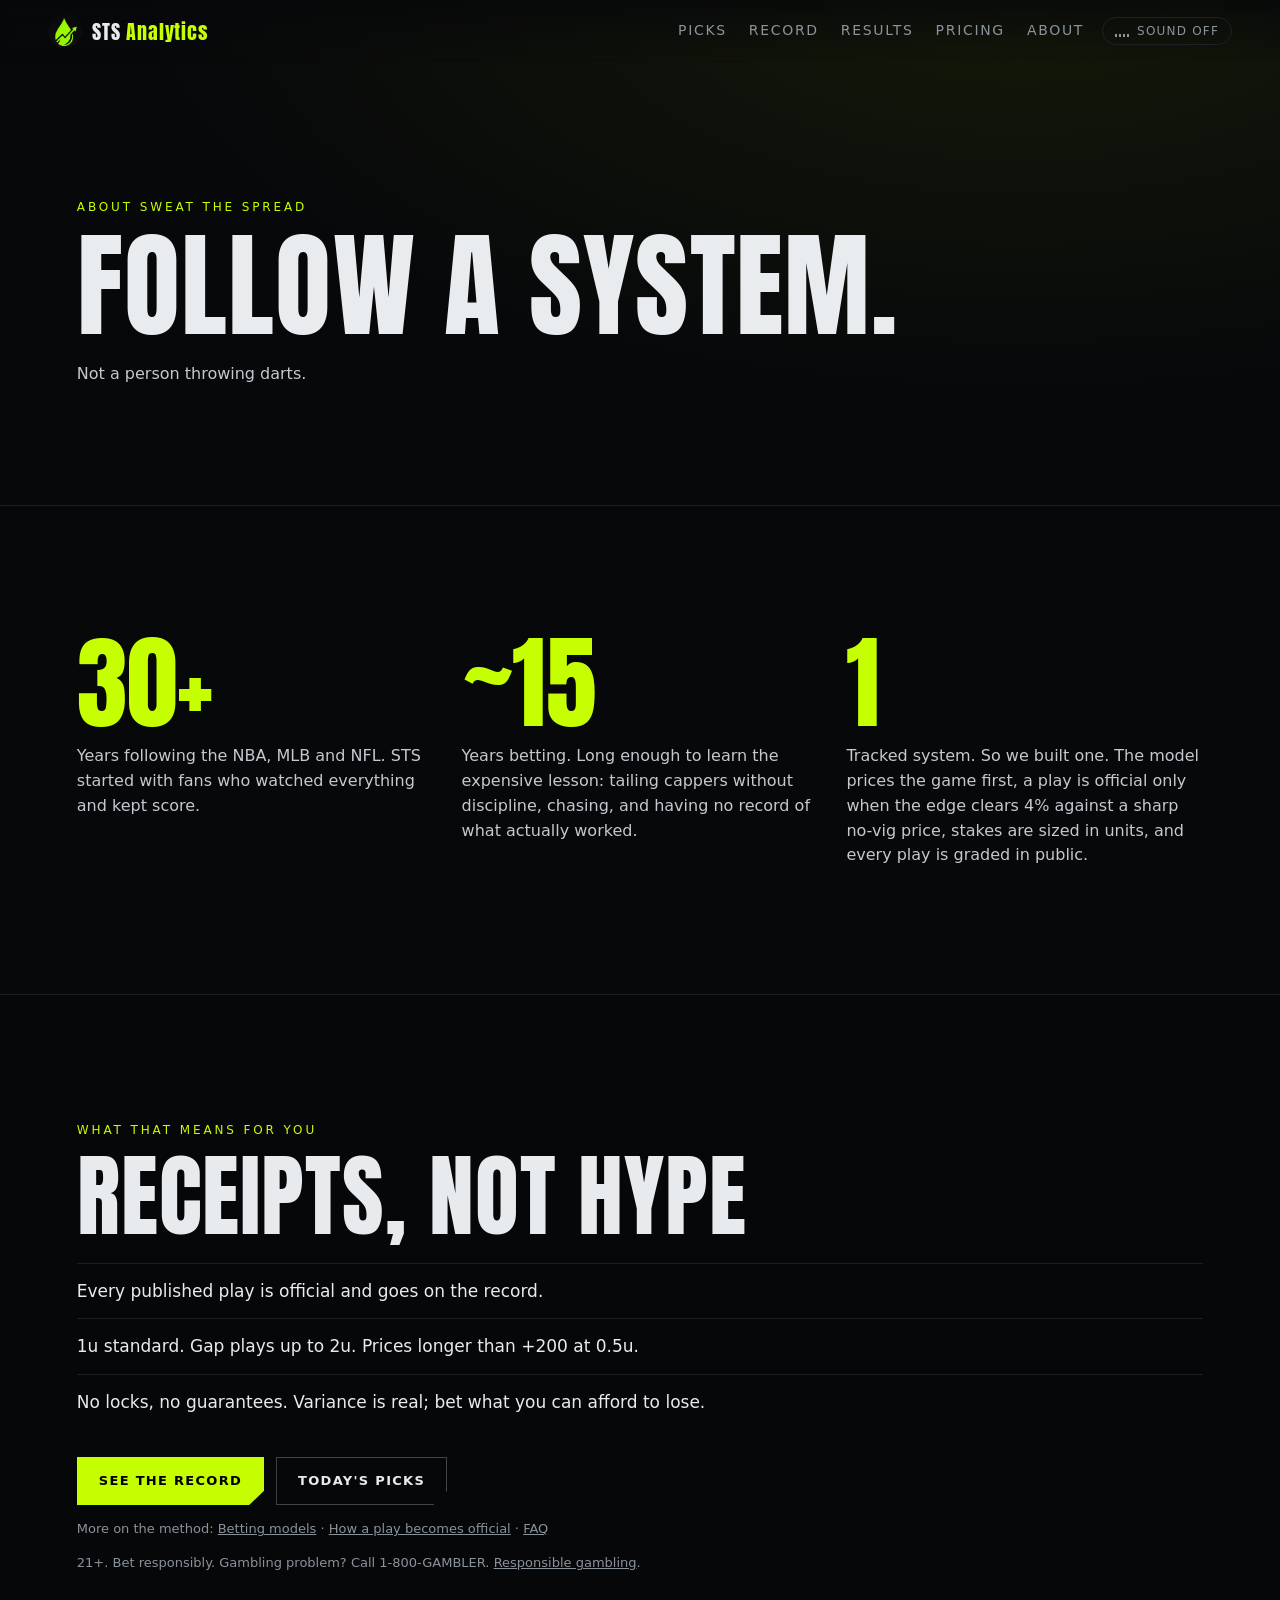
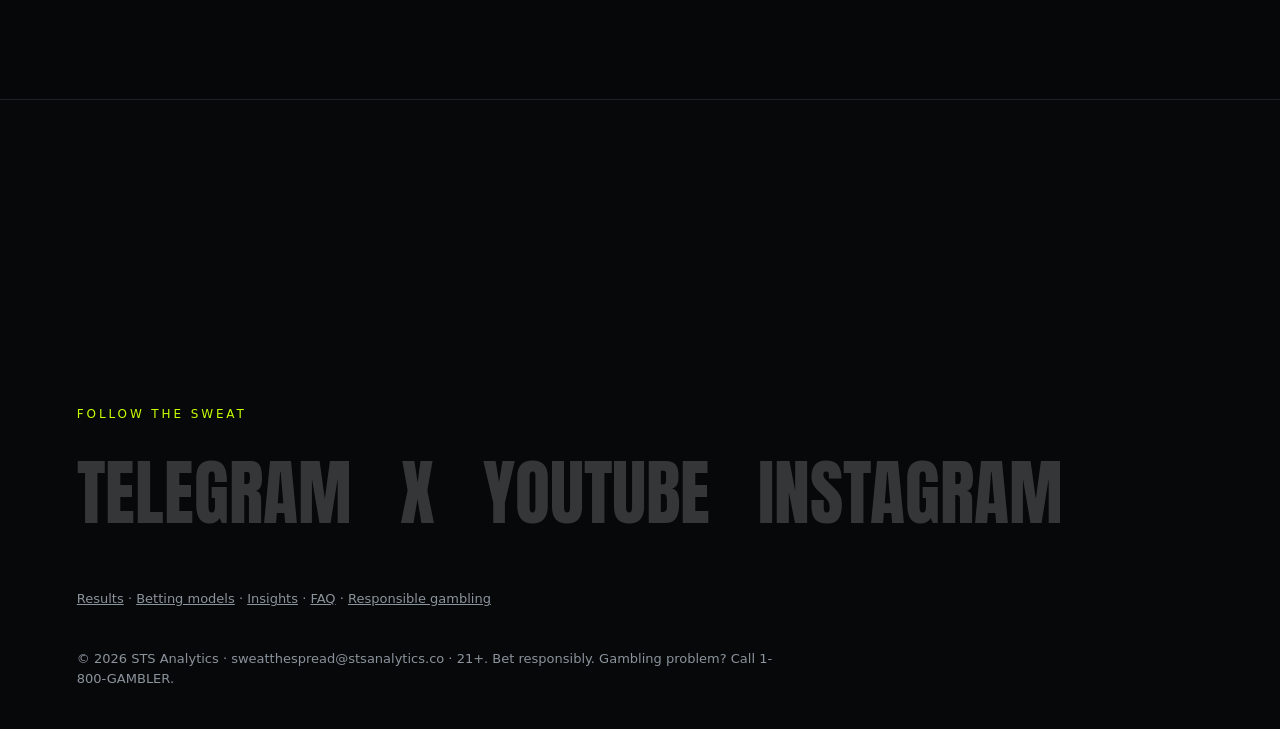
==== commit cb526f7c: "site update 2026-11-12_0640" ====
--- a/about/index.html
+++ b/about/index.html
@@ -3,26 +3,29 @@
 <head>
 <meta charset="utf-8">
 <meta name="viewport" content="width=device-width,initial-scale=1,viewport-fit=cover">
-<title>About · STS Analytics</title>
-<meta name="description" content="Follow a system, not a person throwing darts.">
+<title>About Sweat the Spread &amp; Our Method | STS Analytics</title>
+<meta name="description" content="Follow a system, not a person throwing darts. How Sweat the Spread prices games, sizes plays in units and grades every official pick in public.">
 <link rel="canonical" href="https://stsanalytics.co/about/">
 <meta property="og:type" content="website">
 <meta property="og:site_name" content="STS Analytics">
-<meta property="og:title" content="About · STS Analytics">
-<meta property="og:description" content="Follow a system, not a person throwing darts. How STS Analytics prices games and grades every official pick in units.">
+<meta property="og:title" content="About Sweat the Spread &amp; Our Method | STS Analytics">
+<meta property="og:description" content="Follow a system, not a person throwing darts. How Sweat the Spread prices games, sizes plays in units and grades every official pick in public.">
 <meta property="og:url" content="https://stsanalytics.co/about/">
 <meta property="og:image" content="https://stsanalytics.co/assets/og-preview.png">
 <meta property="og:image:alt" content="STS Analytics — Sweat the Spread">
 <meta property="og:image:width" content="1200">
 <meta property="og:image:height" content="630">
 <meta name="twitter:card" content="summary_large_image">
-<meta name="twitter:title" content="About · STS Analytics">
-<meta name="twitter:description" content="Follow a system, not a person throwing darts. How STS Analytics prices games and grades every official pick in units.">
+<meta name="twitter:site" content="@SweattheSpread">
+<meta name="twitter:creator" content="@SweattheSpread">
+<meta name="twitter:title" content="About Sweat the Spread &amp; Our Method | STS Analytics">
+<meta name="twitter:description" content="Follow a system, not a person throwing darts. How Sweat the Spread prices games, sizes plays in units and grades every official pick in public.">
 <meta name="twitter:image" content="https://stsanalytics.co/assets/og-preview.png">
 <meta name="theme-color" content="#07080a">
 <link rel="icon" href="/assets/favicon.ico">
 
 <link rel="stylesheet" href="/style.css?v=20261112r">
+<script type="application/ld+json">{"@context":"https://schema.org","@type":"Organization","@id":"https://stsanalytics.co/#org","name":"STS Analytics","alternateName":"Sweat the Spread","url":"https://stsanalytics.co/","logo":"https://stsanalytics.co/assets/sweat_the_spread_profile.webp","email":"sweatthespread@stsanalytics.co","sameAs":["https://x.com/SweattheSpread","https://instagram.com/sweatthespread","https://www.youtube.com/@sweatthespread","https://t.me/sweatthespread"]}</script>
 </head>
 <body>
 <a class="skip" href="#main">Skip to content</a>
@@ -44,17 +47,19 @@
  <p class="kicker">What that means for you</p><h2 class="glitch" data-text="Receipts, not hype">Receipts, not hype</h2>
  <ul class="rules"><li>Every published play is official and goes on the record.</li><li>1u standard. Gap plays up to 2u. Prices longer than +200 at 0.5u.</li><li>No locks, no guarantees. Variance is real; bet what you can afford to lose.</li></ul>
  <div class="ctas" style="margin-top:28px"><a class="btn glitch" data-text="See the record" href="/#record">See the record</a><a class="btn ghost glitch" data-text="Today's picks" href="/#picks">Today's picks</a></div>
- <p class="fine">21+. Bet responsibly. Gambling problem? Call 1-800-GAMBLER.</p>
+ <p class="fine">More on the method: <a href="/models/">Betting models</a> · <a href="/insights/how-a-play-becomes-official/">How a play becomes official</a> · <a href="/faq/">FAQ</a></p>
+ <p class="fine">21+. Bet responsibly. Gambling problem? Call 1-800-GAMBLER. <a href="/responsible-gambling/">Responsible gambling</a>.</p>
 </section></main>
 <footer class="foot">
   <canvas id="particles" aria-hidden="true"></canvas>
   <p class="kicker">Follow the sweat</p>
   <ul class="socials">
-    <li><a data-icon="telegram" href="/#picks" id="tg-link">Telegram</a></li>
+    <li><a data-icon="telegram" href="https://t.me/sweatthespread" id="tg-link" rel="noopener" target="_blank">Telegram</a></li>
     <li><a data-icon="x" href="https://x.com/SweattheSpread" rel="noopener" target="_blank">X</a></li>
     <li><a data-icon="youtube" href="https://www.youtube.com/@sweatthespread" rel="noopener" target="_blank">YouTube</a></li>
     <li><a data-icon="instagram" href="https://instagram.com/sweatthespread" rel="noopener" target="_blank">Instagram</a></li>
   </ul>
+  <p class="fine foot-links"><a href="/results/">Results</a> · <a href="/models/">Betting models</a> · <a href="/insights/">Insights</a> · <a href="/faq/">FAQ</a> · <a href="/responsible-gambling/">Responsible gambling</a></p>
   <p class="fine">© 2026 STS Analytics · sweatthespread@stsanalytics.co · 21+. Bet responsibly. Gambling problem? Call 1-800-GAMBLER.</p>
 </footer>
 <script src="/vendor/gsap.min.js" defer></script>
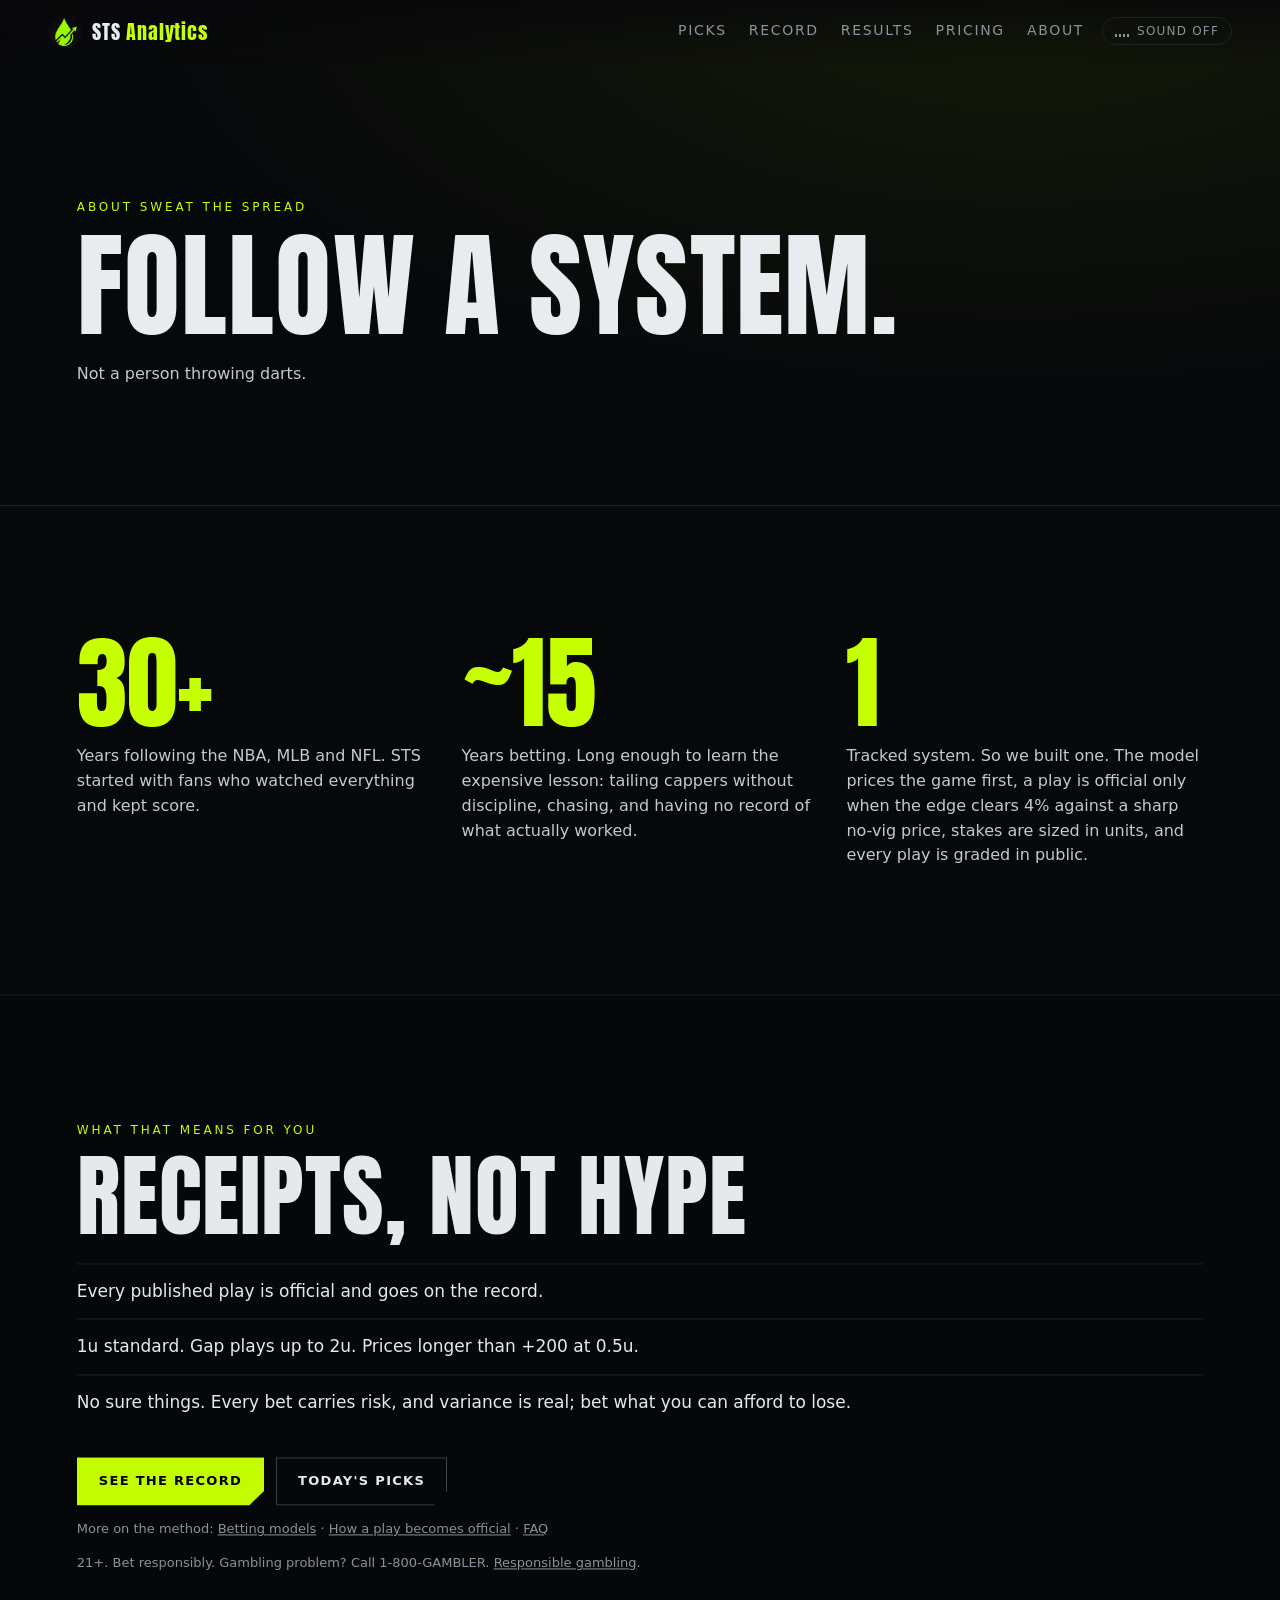
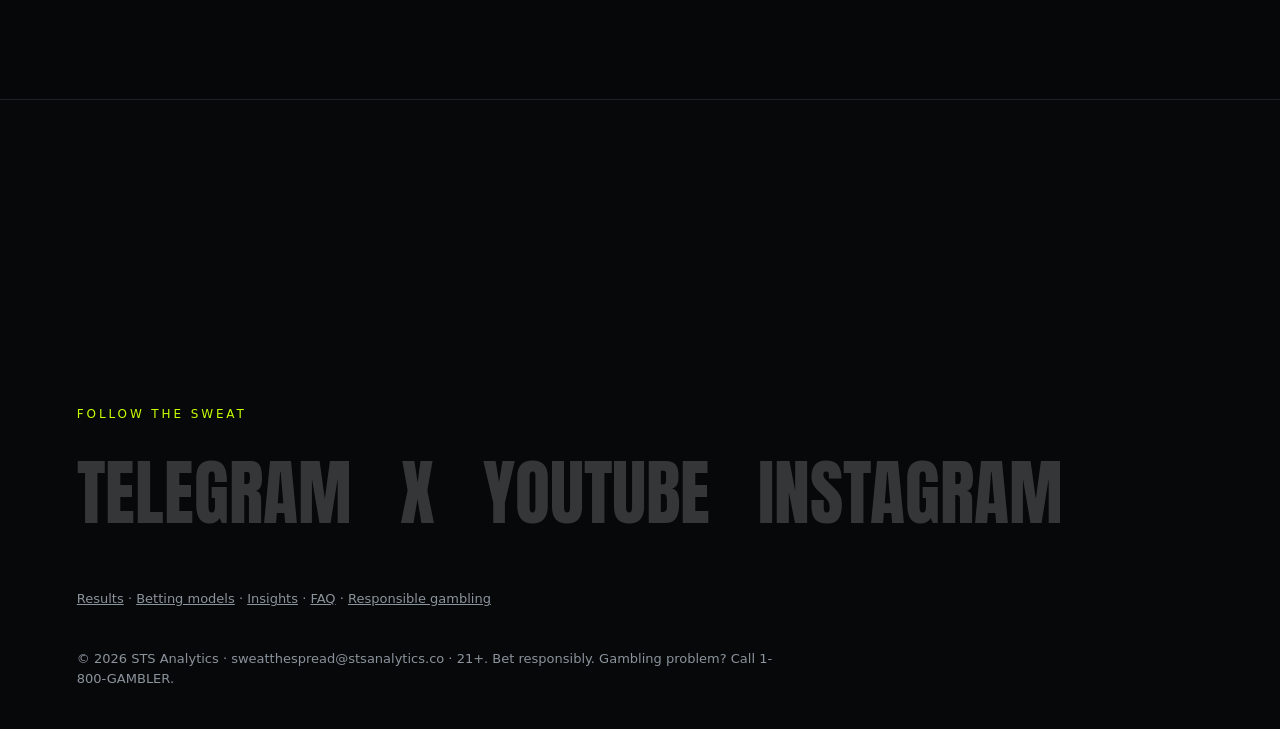
==== commit f2cad3a9: "site update 2026-11-12_0646" ====
--- a/about/index.html
+++ b/about/index.html
@@ -45,7 +45,7 @@
 </section>
 <section class="sect reveal">
  <p class="kicker">What that means for you</p><h2 class="glitch" data-text="Receipts, not hype">Receipts, not hype</h2>
- <ul class="rules"><li>Every published play is official and goes on the record.</li><li>1u standard. Gap plays up to 2u. Prices longer than +200 at 0.5u.</li><li>No locks, no guarantees. Variance is real; bet what you can afford to lose.</li></ul>
+ <ul class="rules"><li>Every published play is official and goes on the record.</li><li>1u standard. Gap plays up to 2u. Prices longer than +200 at 0.5u.</li><li>No sure things. Every bet carries risk, and variance is real; bet what you can afford to lose.</li></ul>
  <div class="ctas" style="margin-top:28px"><a class="btn glitch" data-text="See the record" href="/#record">See the record</a><a class="btn ghost glitch" data-text="Today's picks" href="/#picks">Today's picks</a></div>
  <p class="fine">More on the method: <a href="/models/">Betting models</a> · <a href="/insights/how-a-play-becomes-official/">How a play becomes official</a> · <a href="/faq/">FAQ</a></p>
  <p class="fine">21+. Bet responsibly. Gambling problem? Call 1-800-GAMBLER. <a href="/responsible-gambling/">Responsible gambling</a>.</p>
